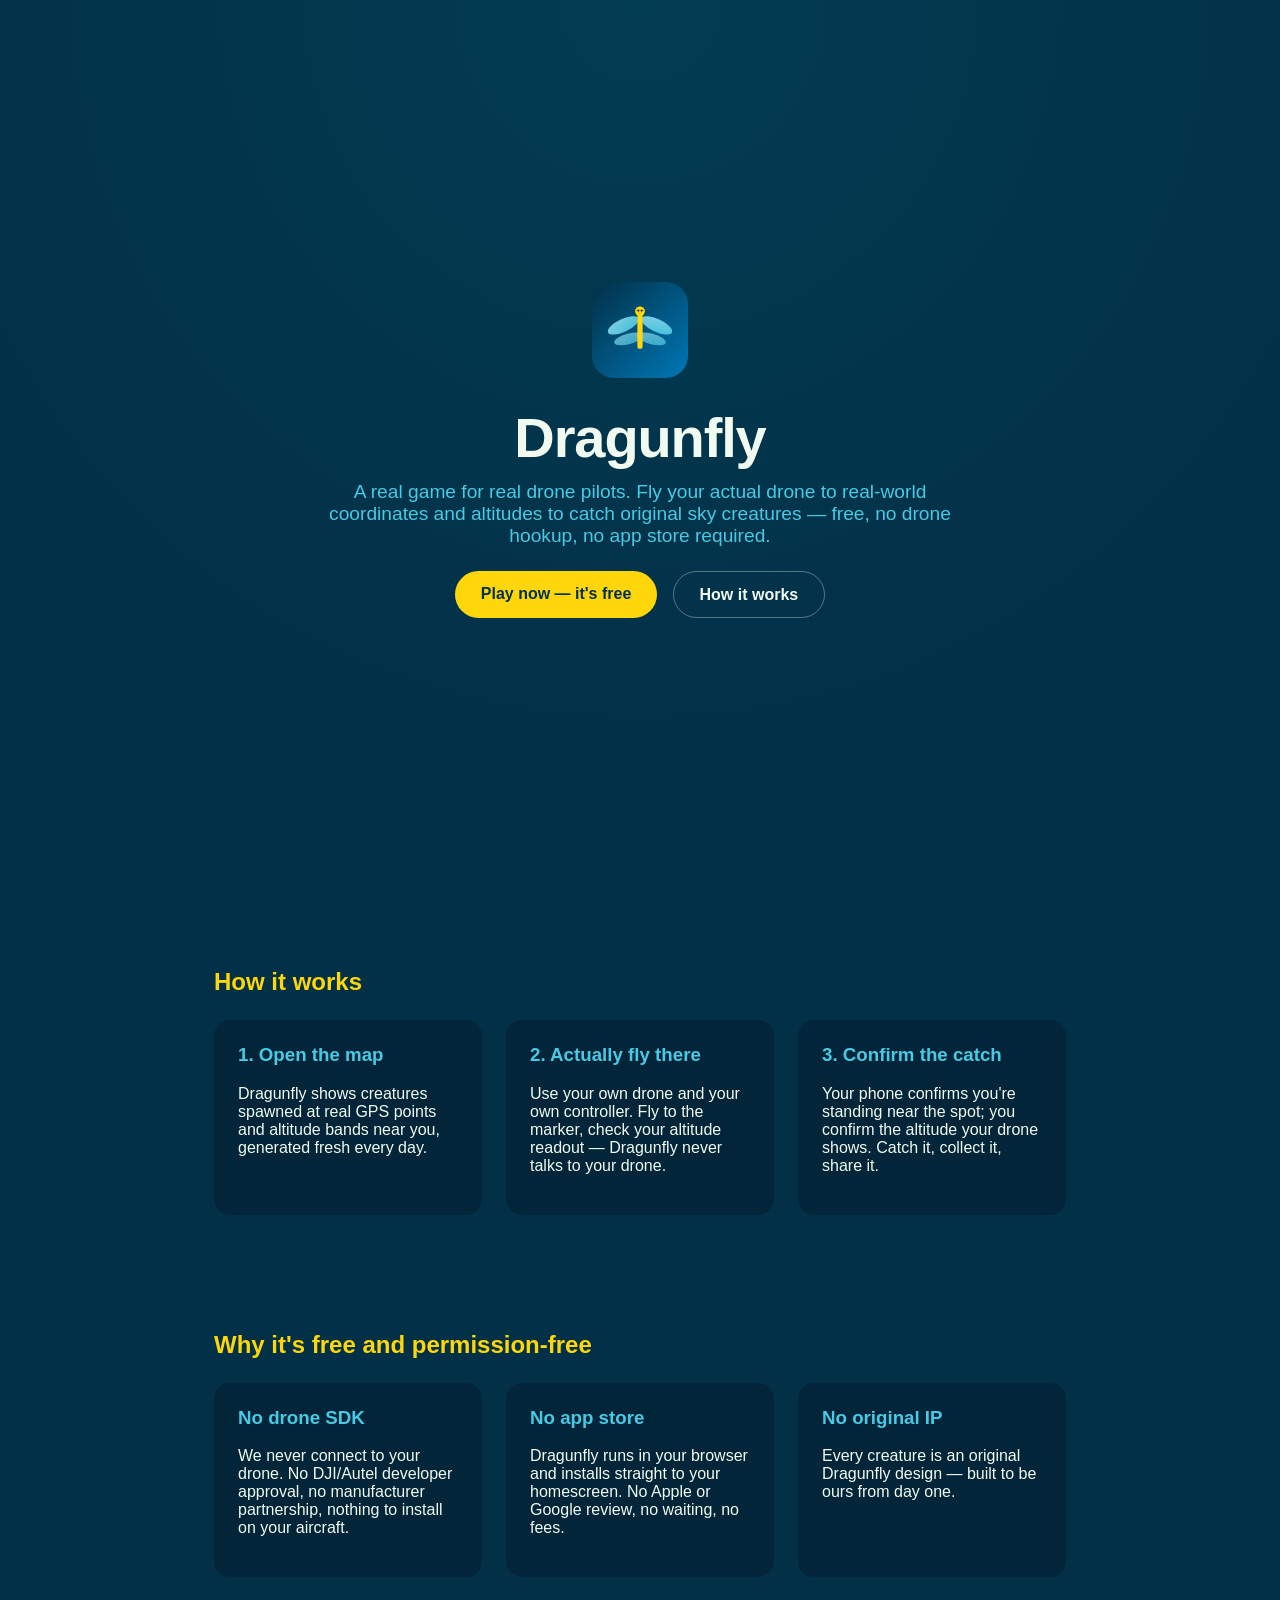
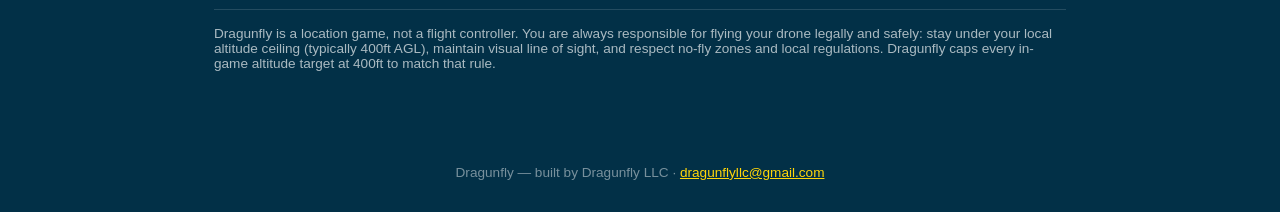
==== index.html @ 76da07ac "Add Dragunfly: real-world drone scavenger hunt PWA MVP Free-to-play web app for real drone pilots: o" ====
<!doctype html>
<html lang="en">
<head>
  <meta charset="utf-8">
  <meta name="viewport" content="width=device-width, initial-scale=1">
  <title>Dragunfly — Fly it. Find it. Catch it.</title>
  <meta name="description" content="Dragunfly is a free real-world game for drone pilots. Fly your real drone to real GPS coordinates and altitudes to catch original sky creatures. No drone integration, no app store, no permission required.">
  <link rel="icon" href="/icons/icon.svg" type="image/svg+xml">
  <link rel="apple-touch-icon" href="/icons/icon.svg">
  <link rel="stylesheet" href="/css/style.css">
</head>
<body>
  <section class="hero">
    <img class="logo" src="/icons/icon.svg" alt="Dragunfly logo">
    <h1>Dragunfly</h1>
    <p class="tagline">A real game for real drone pilots. Fly your actual drone to real-world coordinates and altitudes to catch original sky creatures &mdash; free, no drone hookup, no app store required.</p>
    <div class="cta-row">
      <a class="btn btn-primary" href="/play.html">Play now — it's free</a>
      <a class="btn btn-secondary" href="#how">How it works</a>
    </div>
  </section>

  <section class="info" id="how">
    <h2>How it works</h2>
    <div class="grid3">
      <div class="card">
        <h3>1. Open the map</h3>
        <p>Dragunfly shows creatures spawned at real GPS points and altitude bands near you, generated fresh every day.</p>
      </div>
      <div class="card">
        <h3>2. Actually fly there</h3>
        <p>Use your own drone and your own controller. Fly to the marker, check your altitude readout — Dragunfly never talks to your drone.</p>
      </div>
      <div class="card">
        <h3>3. Confirm the catch</h3>
        <p>Your phone confirms you're standing near the spot; you confirm the altitude your drone shows. Catch it, collect it, share it.</p>
      </div>
    </div>
  </section>

  <section class="info">
    <h2>Why it's free and permission-free</h2>
    <div class="grid3">
      <div class="card">
        <h3>No drone SDK</h3>
        <p>We never connect to your drone. No DJI/Autel developer approval, no manufacturer partnership, nothing to install on your aircraft.</p>
      </div>
      <div class="card">
        <h3>No app store</h3>
        <p>Dragunfly runs in your browser and installs straight to your homescreen. No Apple or Google review, no waiting, no fees.</p>
      </div>
      <div class="card">
        <h3>No original IP</h3>
        <p>Every creature is an original Dragunfly design &mdash; built to be ours from day one.</p>
      </div>
    </div>
    <p class="disclaimer">Dragunfly is a location game, not a flight controller. You are always responsible for flying your drone legally and safely: stay under your local altitude ceiling (typically 400ft AGL), maintain visual line of sight, and respect no-fly zones and local regulations. Dragunfly caps every in-game altitude target at 400ft to match that rule.</p>
  </section>

  <footer>
    Dragunfly — built by Dragunfly LLC · <a href="mailto:dragunflyllc@gmail.com" style="color:#ffd60a">dragunflyllc@gmail.com</a>
  </footer>
</body>
</html>
---- css/style.css ----
:root {
  --navy: #023047;
  --blue: #0077b6;
  --sky: #48cae4;
  --gold: #ffd60a;
  --ink: #f1faee;
  --card: #03253a;
  color-scheme: dark;
}

* { box-sizing: border-box; }

body {
  margin: 0;
  font-family: -apple-system, BlinkMacSystemFont, "Segoe UI", Roboto, sans-serif;
  background: var(--navy);
  color: var(--ink);
}

/* ---------- Landing page ---------- */
.hero {
  min-height: 100vh;
  display: flex;
  flex-direction: column;
  align-items: center;
  justify-content: center;
  text-align: center;
  padding: 2rem 1.5rem;
  background: radial-gradient(circle at 50% 0%, #0353695a, var(--navy) 70%);
}
.hero img.logo { width: 96px; height: 96px; margin-bottom: 1rem; border-radius: 22px; }
.hero h1 { font-size: clamp(2rem, 6vw, 3.5rem); margin: 0.2em 0; letter-spacing: -0.02em; }
.hero .tagline { color: var(--sky); font-size: 1.2rem; max-width: 34em; margin: 0 auto 1.5rem; }
.cta-row { display: flex; gap: 1rem; flex-wrap: wrap; justify-content: center; }
.btn {
  display: inline-block;
  padding: 0.85rem 1.6rem;
  border-radius: 999px;
  font-weight: 600;
  text-decoration: none;
  border: none;
  cursor: pointer;
  font-size: 1rem;
}
.btn-primary { background: var(--gold); color: var(--navy); }
.btn-secondary { background: transparent; color: var(--ink); border: 1px solid #ffffff55; }

section.info {
  max-width: 900px;
  margin: 0 auto;
  padding: 3rem 1.5rem;
}
section.info h2 { color: var(--gold); }
.grid3 { display: grid; grid-template-columns: repeat(auto-fit, minmax(220px, 1fr)); gap: 1.5rem; margin-top: 1.5rem; }
.grid3 .card { background: var(--card); border-radius: 16px; padding: 1.5rem; }
.grid3 .card h3 { margin-top: 0; color: var(--sky); }
.disclaimer { font-size: 0.85rem; color: #ffffffaa; border-top: 1px solid #ffffff22; margin-top: 2rem; padding-top: 1rem; }
footer { text-align: center; padding: 2rem; color: #ffffff77; font-size: 0.85rem; }

/* ---------- Game app ---------- */
.app { display: flex; flex-direction: column; height: 100vh; }
.app-header {
  display: flex; align-items: center; justify-content: space-between;
  padding: 0.75rem 1rem; background: var(--card);
}
.app-header .brand { display: flex; align-items: center; gap: 0.5rem; font-weight: 700; }
.app-header .brand img { width: 28px; height: 28px; border-radius: 8px; }
.app-header .count { color: var(--gold); font-size: 0.9rem; }

.view { flex: 1; display: none; overflow: hidden; }
.view.active { display: block; }
#map { width: 100%; height: 100%; }

#loading {
  position: absolute; inset: 0; display: flex; align-items: center; justify-content: center;
  flex-direction: column; gap: 0.5rem; text-align: center; padding: 1rem;
  background: var(--navy); z-index: 500;
}

#view-collection { overflow-y: auto; padding: 1rem; }
.catch-card { display: flex; align-items: center; gap: 0.75rem; background: var(--card); padding: 0.75rem 1rem; border-radius: 12px; margin-bottom: 0.6rem; }
.catch-card .dot { width: 14px; height: 14px; border-radius: 50%; flex-shrink: 0; }
.catch-card .meta { font-size: 0.8rem; color: #ffffffaa; }
.empty { color: #ffffff88; text-align: center; margin-top: 2rem; }

.tabbar { display: flex; background: var(--card); border-top: 1px solid #ffffff11; }
.tabbar button {
  flex: 1; background: none; border: none; color: #ffffff88; padding: 0.9rem 0; font-size: 0.85rem; cursor: pointer;
}
.tabbar button.active { color: var(--gold); font-weight: 700; }

.spawn-pin {
  width: 24px; height: 24px; border-radius: 50%;
  background: var(--c, var(--sky));
  border: 2px solid white;
  box-shadow: 0 0 0 3px #00000033;
}
.spawn-pin.captured { opacity: 0.4; }
.rarity-legendary { box-shadow: 0 0 10px 3px var(--gold); }

.modal { position: fixed; inset: 0; background: #000000aa; display: none; align-items: flex-end; z-index: 1000; }
.modal.open { display: flex; }
.modal .sheet { background: var(--card); width: 100%; border-radius: 20px 20px 0 0; padding: 1.5rem; max-height: 80vh; overflow-y: auto; }
.modal .sheet-header { display: flex; justify-content: space-between; align-items: center; }
.modal .sheet-header button { background: none; border: none; color: white; font-size: 1.5rem; cursor: pointer; }
.rarity-badge { display: inline-block; padding: 0.2rem 0.7rem; border-radius: 999px; font-size: 0.75rem; font-weight: 700; margin: 0.4rem 0; }
.rarity-badge.rarity-common { background: #8ecae644; color: #8ecae6; }
.rarity-badge.rarity-uncommon { background: #5390d944; color: #5390d9; }
.rarity-badge.rarity-rare { background: #7209b744; color: #c77dff; }
.rarity-badge.rarity-legendary { background: #ffd60a44; color: #ffd60a; }
#capture-distance { font-weight: 700; }
#capture-distance.in-range { color: #52b788; }
#capture-alt-input { width: 100%; padding: 0.6rem; border-radius: 8px; border: 1px solid #ffffff33; background: var(--navy); color: white; font-size: 1rem; margin: 0.5rem 0; }
#capture-status { font-size: 0.9rem; color: #ffffffbb; min-height: 2.4em; }
#capture-btn { width: 100%; margin-top: 0.5rem; }
#share-btn { display: none; width: 100%; margin-top: 0.5rem; }
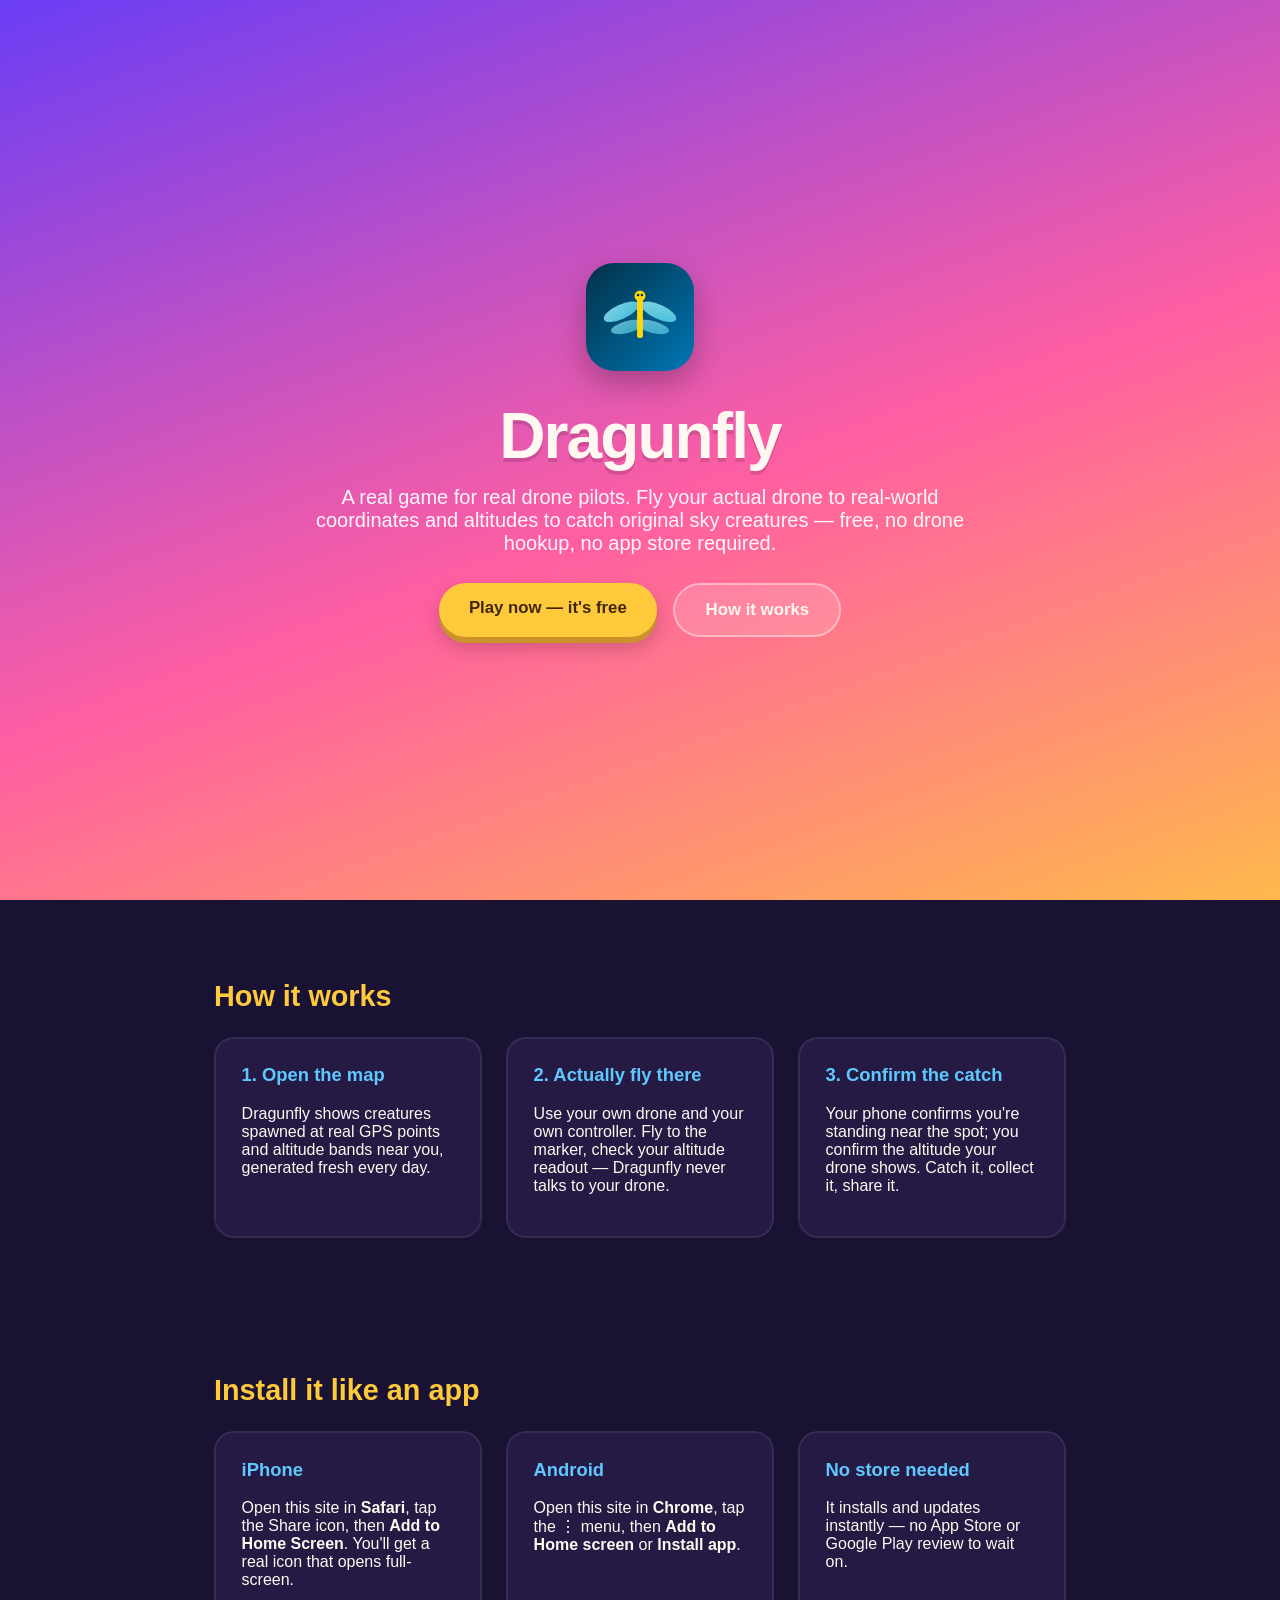
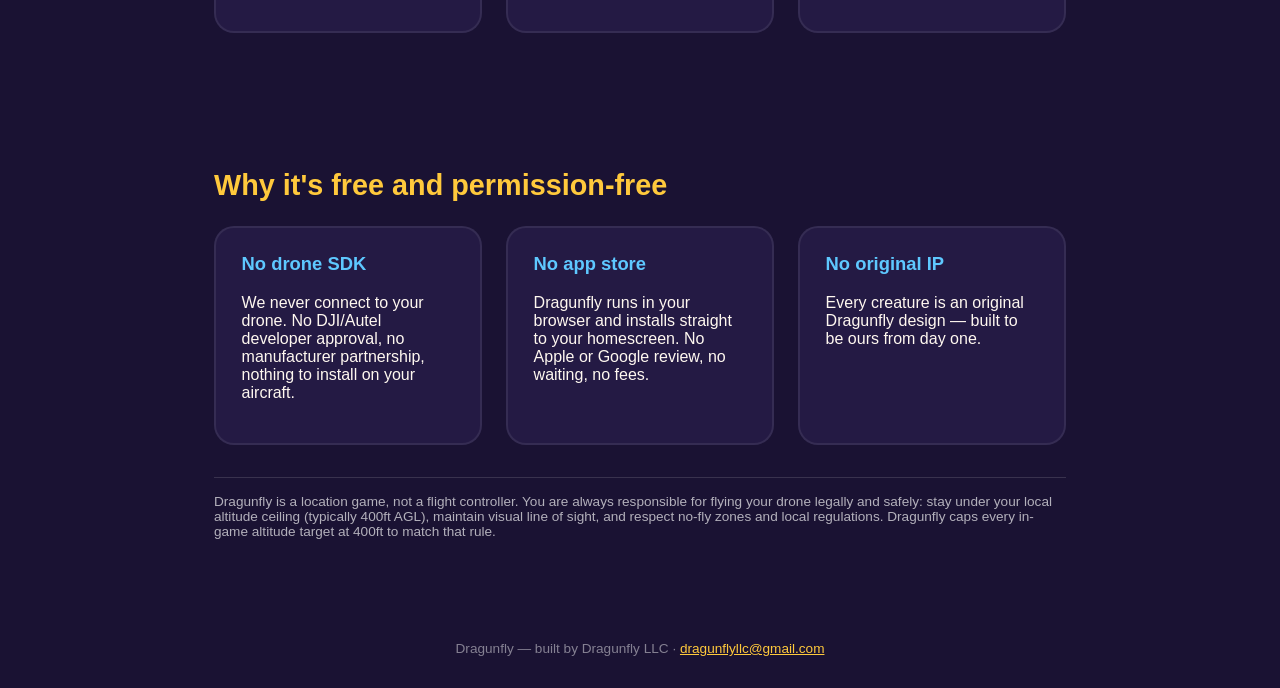
==== commit 6015df03: "Redesign with playful/vibrant theme, add opt-in Data Contributor mode Visual: sunset gradient palett" ====
--- a/index.html
+++ b/index.html
@@ -39,6 +39,24 @@
   </section>
 
   <section class="info">
+    <h2>Install it like an app</h2>
+    <div class="grid3">
+      <div class="card">
+        <h3>iPhone</h3>
+        <p>Open this site in <strong>Safari</strong>, tap the Share icon, then <strong>Add to Home Screen</strong>. You'll get a real icon that opens full-screen.</p>
+      </div>
+      <div class="card">
+        <h3>Android</h3>
+        <p>Open this site in <strong>Chrome</strong>, tap the ⋮ menu, then <strong>Add to Home screen</strong> or <strong>Install app</strong>.</p>
+      </div>
+      <div class="card">
+        <h3>No store needed</h3>
+        <p>It installs and updates instantly — no App Store or Google Play review to wait on.</p>
+      </div>
+    </div>
+  </section>
+
+  <section class="info">
     <h2>Why it's free and permission-free</h2>
     <div class="grid3">
       <div class="card">
@@ -58,7 +76,7 @@
   </section>
 
   <footer>
-    Dragunfly — built by Dragunfly LLC · <a href="mailto:dragunflyllc@gmail.com" style="color:#ffd60a">dragunflyllc@gmail.com</a>
+    Dragunfly — built by Dragunfly LLC · <a href="mailto:dragunflyllc@gmail.com" style="color:#ffc93c">dragunflyllc@gmail.com</a>
   </footer>
 </body>
 </html>
--- a/css/style.css
+++ b/css/style.css
@@ -1,10 +1,16 @@
 :root {
-  --navy: #023047;
-  --blue: #0077b6;
-  --sky: #48cae4;
-  --gold: #ffd60a;
-  --ink: #f1faee;
-  --card: #03253a;
+  --sky-top: #6a3df5;
+  --sky-mid: #ff5fa2;
+  --sky-bottom: #ffb84d;
+  --navy: #1a1233;
+  --card: #241a44;
+  --card-2: #2e2159;
+  --coral: #ff5f6d;
+  --sun: #ffc93c;
+  --grass: #35d0a1;
+  --sky: #5ec8ff;
+  --gold: #ffc93c;
+  --ink: #fff8f0;
   color-scheme: dark;
 }
 
@@ -15,6 +21,24 @@
   font-family: -apple-system, BlinkMacSystemFont, "Segoe UI", Roboto, sans-serif;
   background: var(--navy);
   color: var(--ink);
+}
+
+@keyframes float {
+  0%, 100% { transform: translateY(0) rotate(-4deg); }
+  50% { transform: translateY(-14px) rotate(4deg); }
+}
+@keyframes pop-in {
+  0% { transform: scale(0.6); opacity: 0; }
+  70% { transform: scale(1.08); opacity: 1; }
+  100% { transform: scale(1); }
+}
+@keyframes pulse-glow {
+  0%, 100% { box-shadow: 0 0 0 0 #ffc93c66; }
+  50% { box-shadow: 0 0 0 10px #ffc93c00; }
+}
+@keyframes confetti-fall {
+  0% { transform: translateY(-20px) rotate(0deg); opacity: 1; }
+  100% { transform: translateY(140px) rotate(540deg); opacity: 0; }
 }
 
 /* ---------- Landing page ---------- */
@@ -26,46 +50,81 @@
   justify-content: center;
   text-align: center;
   padding: 2rem 1.5rem;
-  background: radial-gradient(circle at 50% 0%, #0353695a, var(--navy) 70%);
-}
-.hero img.logo { width: 96px; height: 96px; margin-bottom: 1rem; border-radius: 22px; }
-.hero h1 { font-size: clamp(2rem, 6vw, 3.5rem); margin: 0.2em 0; letter-spacing: -0.02em; }
-.hero .tagline { color: var(--sky); font-size: 1.2rem; max-width: 34em; margin: 0 auto 1.5rem; }
+  background: linear-gradient(160deg, var(--sky-top) 0%, var(--sky-mid) 55%, var(--sky-bottom) 100%);
+  position: relative;
+  overflow: hidden;
+}
+.hero img.logo {
+  width: 108px; height: 108px; margin-bottom: 1rem; border-radius: 28px;
+  box-shadow: 0 12px 30px #00000044;
+  animation: float 4s ease-in-out infinite;
+}
+.hero h1 {
+  font-size: clamp(2.4rem, 7vw, 4rem);
+  margin: 0.2em 0;
+  letter-spacing: -0.03em;
+  text-shadow: 0 4px 0 #00000022;
+}
+.hero .tagline { color: #fff; opacity: 0.95; font-size: 1.25rem; max-width: 34em; margin: 0 auto 1.75rem; font-weight: 500; }
 .cta-row { display: flex; gap: 1rem; flex-wrap: wrap; justify-content: center; }
 .btn {
   display: inline-block;
-  padding: 0.85rem 1.6rem;
+  padding: 0.95rem 1.9rem;
   border-radius: 999px;
-  font-weight: 600;
+  font-weight: 800;
   text-decoration: none;
   border: none;
   cursor: pointer;
-  font-size: 1rem;
-}
-.btn-primary { background: var(--gold); color: var(--navy); }
-.btn-secondary { background: transparent; color: var(--ink); border: 1px solid #ffffff55; }
+  font-size: 1.05rem;
+  transition: transform 0.15s ease, box-shadow 0.15s ease;
+}
+.btn:active { transform: scale(0.96); }
+.btn-primary {
+  background: var(--sun);
+  color: #40260a;
+  box-shadow: 0 6px 0 #c9922a, 0 10px 20px #00000033;
+}
+.btn-primary:hover { transform: translateY(-2px); box-shadow: 0 8px 0 #c9922a, 0 14px 24px #00000033; }
+.btn-secondary {
+  background: #ffffff26;
+  color: var(--ink);
+  border: 2px solid #ffffff66;
+  backdrop-filter: blur(4px);
+}
+.btn-secondary:hover { background: #ffffff3a; }
 
 section.info {
   max-width: 900px;
   margin: 0 auto;
-  padding: 3rem 1.5rem;
-}
-section.info h2 { color: var(--gold); }
+  padding: 3.5rem 1.5rem;
+}
+section.info h2 { color: var(--sun); font-size: 1.8rem; }
 .grid3 { display: grid; grid-template-columns: repeat(auto-fit, minmax(220px, 1fr)); gap: 1.5rem; margin-top: 1.5rem; }
-.grid3 .card { background: var(--card); border-radius: 16px; padding: 1.5rem; }
-.grid3 .card h3 { margin-top: 0; color: var(--sky); }
+.grid3 .card {
+  background: var(--card);
+  border-radius: 20px;
+  padding: 1.6rem;
+  border: 2px solid #ffffff14;
+  transition: transform 0.15s ease, border-color 0.15s ease;
+}
+.grid3 .card:hover { transform: translateY(-4px); border-color: #ffc93c55; }
+.grid3 .card h3 { margin-top: 0; color: var(--sky); font-size: 1.15rem; }
 .disclaimer { font-size: 0.85rem; color: #ffffffaa; border-top: 1px solid #ffffff22; margin-top: 2rem; padding-top: 1rem; }
 footer { text-align: center; padding: 2rem; color: #ffffff77; font-size: 0.85rem; }
 
 /* ---------- Game app ---------- */
-.app { display: flex; flex-direction: column; height: 100vh; }
+.app { display: flex; flex-direction: column; height: 100vh; background: var(--navy); }
 .app-header {
   display: flex; align-items: center; justify-content: space-between;
-  padding: 0.75rem 1rem; background: var(--card);
-}
-.app-header .brand { display: flex; align-items: center; gap: 0.5rem; font-weight: 700; }
-.app-header .brand img { width: 28px; height: 28px; border-radius: 8px; }
-.app-header .count { color: var(--gold); font-size: 0.9rem; }
+  padding: 0.85rem 1.1rem;
+  background: linear-gradient(120deg, var(--sky-top), var(--sky-mid));
+}
+.app-header .brand { display: flex; align-items: center; gap: 0.5rem; font-weight: 800; font-size: 1.1rem; }
+.app-header .brand img { width: 30px; height: 30px; border-radius: 9px; }
+.app-header .count {
+  color: #40260a; font-size: 0.85rem; font-weight: 800;
+  background: var(--sun); padding: 0.3rem 0.8rem; border-radius: 999px;
+}
 
 .view { flex: 1; display: none; overflow: hidden; }
 .view.active { display: block; }
@@ -74,43 +133,94 @@
 #loading {
   position: absolute; inset: 0; display: flex; align-items: center; justify-content: center;
   flex-direction: column; gap: 0.5rem; text-align: center; padding: 1rem;
-  background: var(--navy); z-index: 500;
+  background: linear-gradient(160deg, var(--sky-top), var(--sky-mid)); z-index: 500;
 }
 
 #view-collection { overflow-y: auto; padding: 1rem; }
-.catch-card { display: flex; align-items: center; gap: 0.75rem; background: var(--card); padding: 0.75rem 1rem; border-radius: 12px; margin-bottom: 0.6rem; }
-.catch-card .dot { width: 14px; height: 14px; border-radius: 50%; flex-shrink: 0; }
+.catch-card {
+  display: flex; align-items: center; gap: 0.75rem;
+  background: var(--card); padding: 0.85rem 1.1rem; border-radius: 16px; margin-bottom: 0.6rem;
+  border: 2px solid #ffffff10;
+  animation: pop-in 0.3s ease;
+}
+.catch-card .dot { width: 16px; height: 16px; border-radius: 50%; flex-shrink: 0; box-shadow: 0 0 0 3px #ffffff22; }
 .catch-card .meta { font-size: 0.8rem; color: #ffffffaa; }
 .empty { color: #ffffff88; text-align: center; margin-top: 2rem; }
 
-.tabbar { display: flex; background: var(--card); border-top: 1px solid #ffffff11; }
+.radar-wrap { height: 100%; display: flex; flex-direction: column; align-items: center; justify-content: center; gap: 1.2rem; padding: 1.5rem; text-align: center; }
+.radar-circle {
+  width: 230px; height: 230px; border-radius: 50%;
+  border: 3px solid var(--sun);
+  background: radial-gradient(circle, var(--card-2) 0%, var(--navy) 80%);
+  display: flex; align-items: center; justify-content: center; position: relative;
+  animation: pulse-glow 2.2s ease-in-out infinite;
+}
+.radar-arrow { font-size: 3.2rem; color: var(--sun); transition: transform 0.15s ease-out; filter: drop-shadow(0 2px 4px #00000055); }
+#radar-info { color: #ffffffcc; max-width: 22em; font-weight: 600; }
+
+.tabbar { display: flex; background: var(--card); border-top: 2px solid #ffffff14; }
 .tabbar button {
-  flex: 1; background: none; border: none; color: #ffffff88; padding: 0.9rem 0; font-size: 0.85rem; cursor: pointer;
-}
-.tabbar button.active { color: var(--gold); font-weight: 700; }
+  flex: 1; background: none; border: none; color: #ffffff77; padding: 0.9rem 0; font-size: 0.82rem;
+  font-weight: 700; cursor: pointer; transition: color 0.15s ease;
+}
+.tabbar button.active { color: var(--sun); }
 
 .spawn-pin {
-  width: 24px; height: 24px; border-radius: 50%;
+  width: 26px; height: 26px; border-radius: 50%;
   background: var(--c, var(--sky));
-  border: 2px solid white;
-  box-shadow: 0 0 0 3px #00000033;
-}
-.spawn-pin.captured { opacity: 0.4; }
-.rarity-legendary { box-shadow: 0 0 10px 3px var(--gold); }
-
-.modal { position: fixed; inset: 0; background: #000000aa; display: none; align-items: flex-end; z-index: 1000; }
+  border: 3px solid white;
+  box-shadow: 0 3px 8px #00000044;
+  animation: pop-in 0.35s ease;
+}
+.spawn-pin.captured { opacity: 0.35; }
+.rarity-legendary { box-shadow: 0 0 14px 4px var(--sun); }
+
+.modal { position: fixed; inset: 0; background: #1a1233cc; display: none; align-items: flex-end; z-index: 1000; }
 .modal.open { display: flex; }
-.modal .sheet { background: var(--card); width: 100%; border-radius: 20px 20px 0 0; padding: 1.5rem; max-height: 80vh; overflow-y: auto; }
+.modal .sheet {
+  background: var(--card); width: 100%; border-radius: 28px 28px 0 0; padding: 1.75rem;
+  max-height: 85vh; overflow-y: auto; position: relative;
+  animation: pop-in 0.25s ease;
+  border-top: 4px solid var(--sun);
+}
 .modal .sheet-header { display: flex; justify-content: space-between; align-items: center; }
-.modal .sheet-header button { background: none; border: none; color: white; font-size: 1.5rem; cursor: pointer; }
-.rarity-badge { display: inline-block; padding: 0.2rem 0.7rem; border-radius: 999px; font-size: 0.75rem; font-weight: 700; margin: 0.4rem 0; }
-.rarity-badge.rarity-common { background: #8ecae644; color: #8ecae6; }
-.rarity-badge.rarity-uncommon { background: #5390d944; color: #5390d9; }
-.rarity-badge.rarity-rare { background: #7209b744; color: #c77dff; }
-.rarity-badge.rarity-legendary { background: #ffd60a44; color: #ffd60a; }
-#capture-distance { font-weight: 700; }
-#capture-distance.in-range { color: #52b788; }
-#capture-alt-input { width: 100%; padding: 0.6rem; border-radius: 8px; border: 1px solid #ffffff33; background: var(--navy); color: white; font-size: 1rem; margin: 0.5rem 0; }
-#capture-status { font-size: 0.9rem; color: #ffffffbb; min-height: 2.4em; }
+.modal .sheet-header h2 { font-size: 1.5rem; }
+.modal .sheet-header button { background: #ffffff1a; border: none; color: white; font-size: 1.3rem; width: 34px; height: 34px; border-radius: 50%; cursor: pointer; }
+.rarity-badge { display: inline-block; padding: 0.3rem 0.9rem; border-radius: 999px; font-size: 0.78rem; font-weight: 800; margin: 0.5rem 0; }
+.rarity-badge.rarity-common { background: #5ec8ff33; color: #5ec8ff; }
+.rarity-badge.rarity-uncommon { background: #35d0a133; color: #35d0a1; }
+.rarity-badge.rarity-rare { background: #b06bff33; color: #c896ff; }
+.rarity-badge.rarity-legendary { background: #ffc93c33; color: #ffc93c; }
+#capture-distance { font-weight: 800; color: #ffffffcc; }
+#capture-distance.in-range { color: var(--grass); }
+#capture-alt-input {
+  width: 100%; padding: 0.75rem; border-radius: 12px; border: 2px solid #ffffff22;
+  background: var(--navy); color: white; font-size: 1.1rem; font-weight: 700; margin: 0.6rem 0;
+}
+#capture-status { font-size: 0.92rem; color: #ffffffcc; min-height: 2.4em; font-weight: 600; }
 #capture-btn { width: 100%; margin-top: 0.5rem; }
 #share-btn { display: none; width: 100%; margin-top: 0.5rem; }
+
+.confetti-layer { position: absolute; inset: 0; pointer-events: none; overflow: hidden; border-radius: 28px 28px 0 0; }
+.confetti-piece {
+  position: absolute; top: 0; width: 8px; height: 8px; border-radius: 2px;
+  animation: confetti-fall 1.1s ease-in forwards;
+}
+
+/* ---------- Data Contributor ---------- */
+.data-wrap { padding: 1.25rem; overflow-y: auto; height: 100%; }
+.data-card { background: var(--card); border-radius: 18px; padding: 1.25rem; margin-bottom: 1rem; border: 2px solid #ffffff14; }
+.data-card h3 { margin-top: 0; color: var(--sun); }
+.toggle-row { display: flex; align-items: center; justify-content: space-between; gap: 1rem; }
+.switch { position: relative; width: 52px; height: 30px; flex-shrink: 0; }
+.switch input { opacity: 0; width: 0; height: 0; }
+.switch .slider {
+  position: absolute; inset: 0; background: #ffffff33; border-radius: 999px; cursor: pointer; transition: background 0.2s ease;
+}
+.switch .slider::before {
+  content: ""; position: absolute; width: 24px; height: 24px; left: 3px; top: 3px;
+  background: white; border-radius: 50%; transition: transform 0.2s ease;
+}
+.switch input:checked + .slider { background: var(--grass); }
+.switch input:checked + .slider::before { transform: translateX(22px); }
+.contrib-list .catch-card .meta { color: #ffffffaa; }
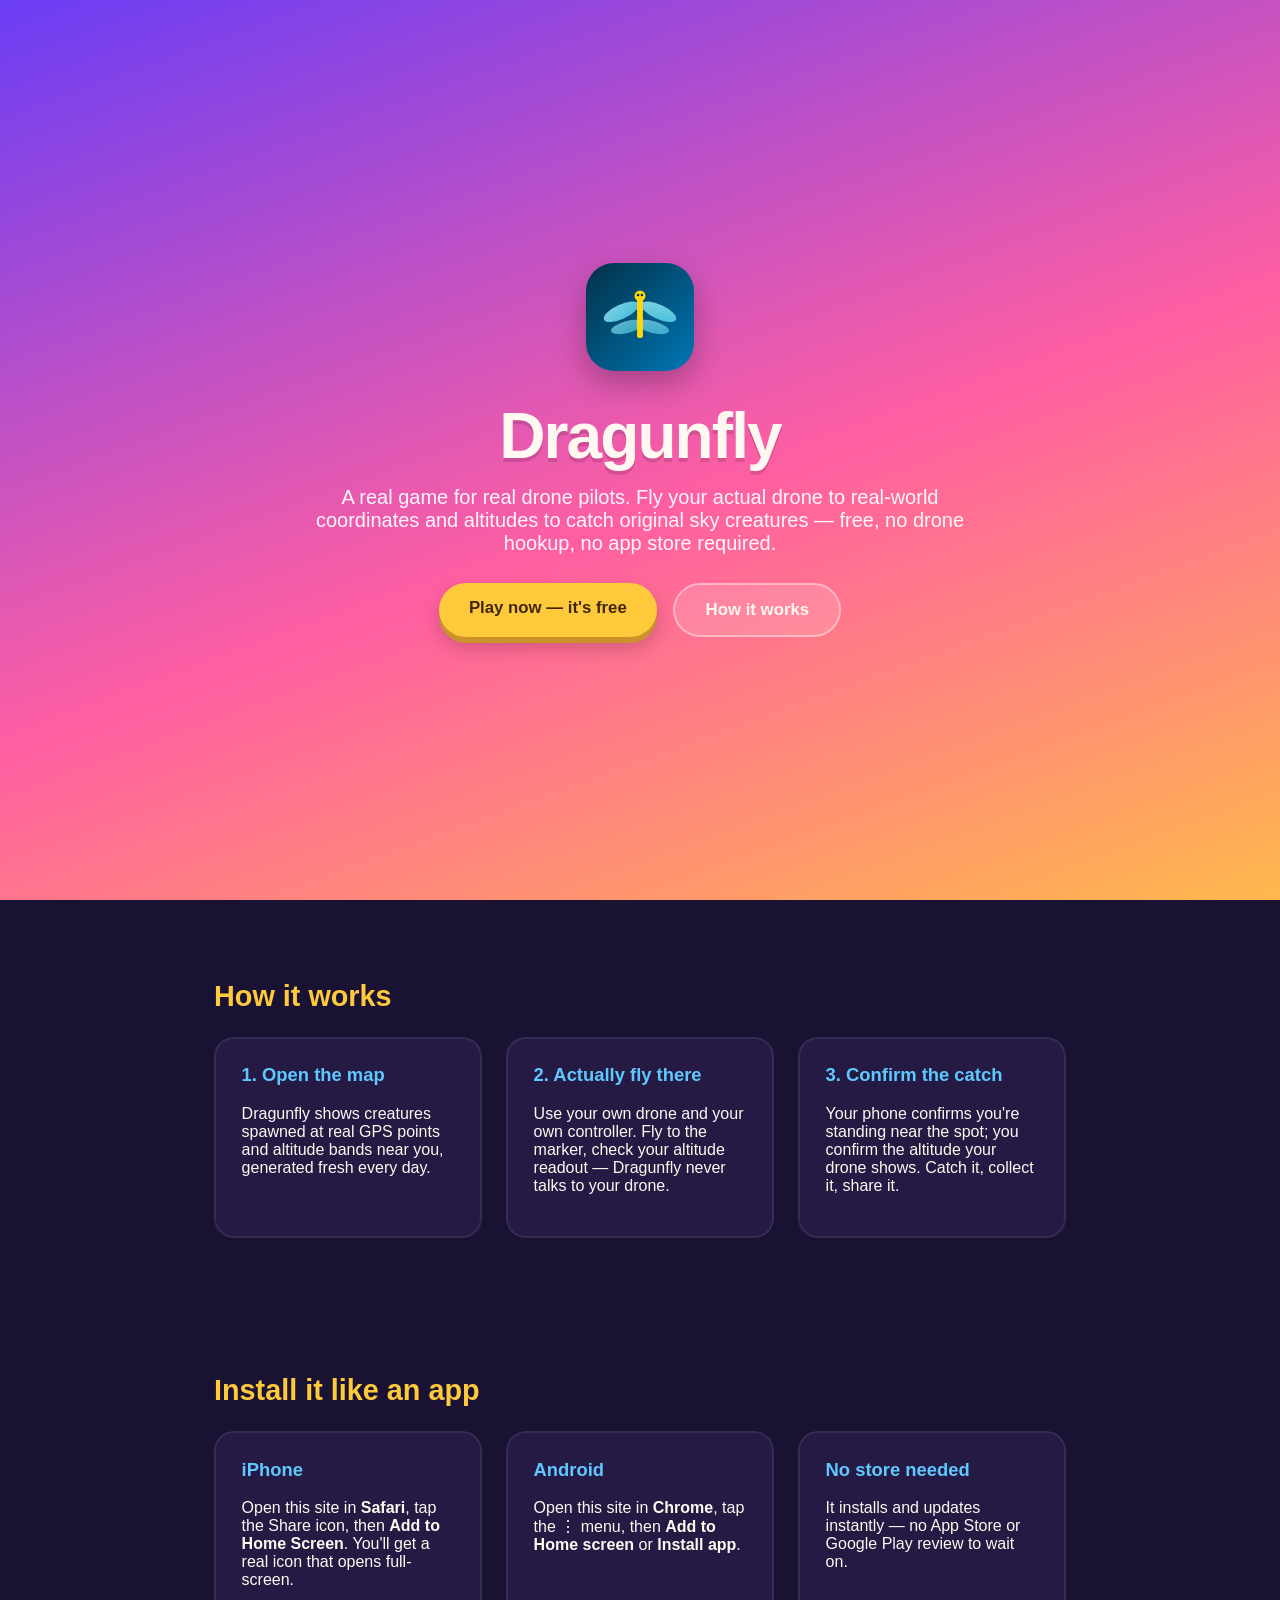
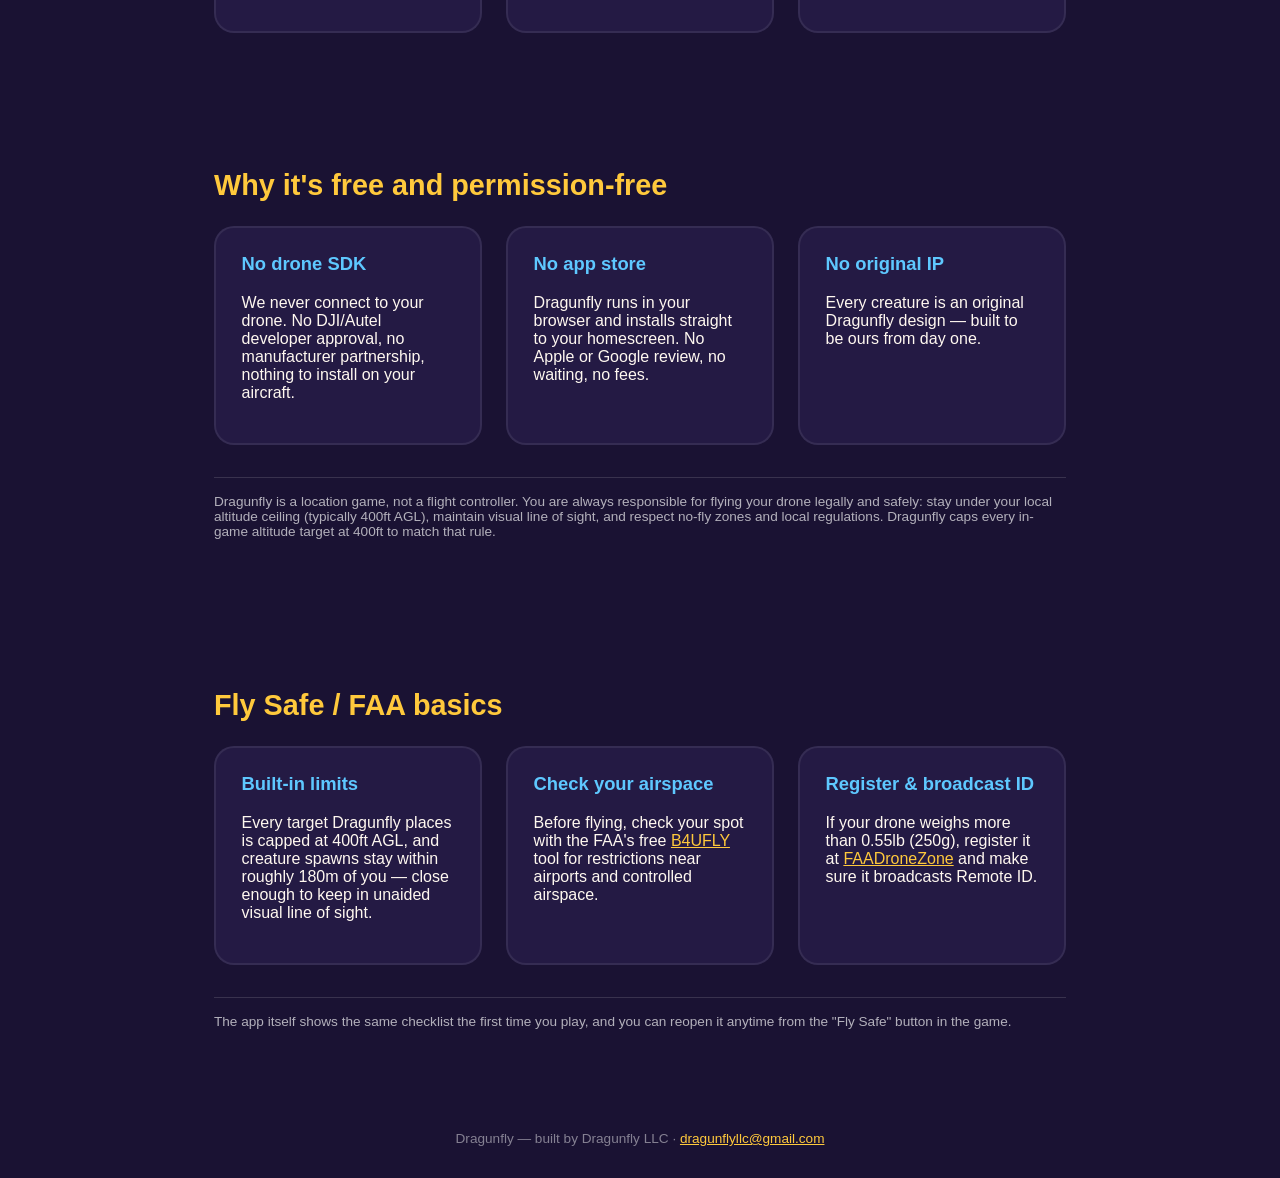
==== commit 26118a2c: "Build FAA safety guardrails into the game, not just the copy - Cap creature spawns to ~180m from the" ====
--- a/index.html
+++ b/index.html
@@ -5,17 +5,17 @@
   <meta name="viewport" content="width=device-width, initial-scale=1">
   <title>Dragunfly — Fly it. Find it. Catch it.</title>
   <meta name="description" content="Dragunfly is a free real-world game for drone pilots. Fly your real drone to real GPS coordinates and altitudes to catch original sky creatures. No drone integration, no app store, no permission required.">
-  <link rel="icon" href="/icons/icon.svg" type="image/svg+xml">
-  <link rel="apple-touch-icon" href="/icons/icon.svg">
-  <link rel="stylesheet" href="/css/style.css">
+  <link rel="icon" href="icons/icon.svg" type="image/svg+xml">
+  <link rel="apple-touch-icon" href="icons/icon.svg">
+  <link rel="stylesheet" href="css/style.css">
 </head>
 <body>
   <section class="hero">
-    <img class="logo" src="/icons/icon.svg" alt="Dragunfly logo">
+    <img class="logo" src="icons/icon.svg" alt="Dragunfly logo">
     <h1>Dragunfly</h1>
     <p class="tagline">A real game for real drone pilots. Fly your actual drone to real-world coordinates and altitudes to catch original sky creatures &mdash; free, no drone hookup, no app store required.</p>
     <div class="cta-row">
-      <a class="btn btn-primary" href="/play.html">Play now — it's free</a>
+      <a class="btn btn-primary" href="play.html">Play now — it's free</a>
       <a class="btn btn-secondary" href="#how">How it works</a>
     </div>
   </section>
@@ -75,6 +75,25 @@
     <p class="disclaimer">Dragunfly is a location game, not a flight controller. You are always responsible for flying your drone legally and safely: stay under your local altitude ceiling (typically 400ft AGL), maintain visual line of sight, and respect no-fly zones and local regulations. Dragunfly caps every in-game altitude target at 400ft to match that rule.</p>
   </section>
 
+  <section class="info">
+    <h2>Fly Safe / FAA basics</h2>
+    <div class="grid3">
+      <div class="card">
+        <h3>Built-in limits</h3>
+        <p>Every target Dragunfly places is capped at 400ft AGL, and creature spawns stay within roughly 180m of you — close enough to keep in unaided visual line of sight.</p>
+      </div>
+      <div class="card">
+        <h3>Check your airspace</h3>
+        <p>Before flying, check your spot with the FAA's free <a href="https://b4ufly.aloft.ai" target="_blank" rel="noopener" style="color:#ffc93c">B4UFLY</a> tool for restrictions near airports and controlled airspace.</p>
+      </div>
+      <div class="card">
+        <h3>Register &amp; broadcast ID</h3>
+        <p>If your drone weighs more than 0.55lb (250g), register it at <a href="https://faadronezone.faa.gov" target="_blank" rel="noopener" style="color:#ffc93c">FAADroneZone</a> and make sure it broadcasts Remote ID.</p>
+      </div>
+    </div>
+    <p class="disclaimer">The app itself shows the same checklist the first time you play, and you can reopen it anytime from the "Fly Safe" button in the game.</p>
+  </section>
+
   <footer>
     Dragunfly — built by Dragunfly LLC · <a href="mailto:dragunflyllc@gmail.com" style="color:#ffc93c">dragunflyllc@gmail.com</a>
   </footer>
--- a/css/style.css
+++ b/css/style.css
@@ -121,14 +121,31 @@
 }
 .app-header .brand { display: flex; align-items: center; gap: 0.5rem; font-weight: 800; font-size: 1.1rem; }
 .app-header .brand img { width: 30px; height: 30px; border-radius: 9px; }
+.header-actions { display: flex; align-items: center; gap: 0.6rem; }
+.safety-link {
+  background: #ffffff22; border: none; color: var(--ink); font-size: 0.8rem; font-weight: 700;
+  padding: 0.4rem 0.7rem; border-radius: 999px; cursor: pointer;
+}
+.safety-list { padding-left: 1.2rem; margin: 0.75rem 0 1.25rem; }
+.safety-list li { margin-bottom: 0.6rem; font-size: 0.92rem; line-height: 1.4; color: #ffffffdd; }
+.safety-list a { color: var(--sun); }
+
 .app-header .count {
   color: #40260a; font-size: 0.85rem; font-weight: 800;
   background: var(--sun); padding: 0.3rem 0.8rem; border-radius: 999px;
 }
 
-.view { flex: 1; display: none; overflow: hidden; }
+.view { flex: 1; display: none; overflow: hidden; position: relative; }
 .view.active { display: block; }
-#map { width: 100%; height: 100%; }
+#map, #territory-map { width: 100%; height: 100%; }
+
+.territory-panel {
+  position: absolute; left: 0.75rem; right: 0.75rem; bottom: 0.75rem;
+  background: var(--card); border: 2px solid #ffffff1a; border-radius: 18px;
+  padding: 1rem; z-index: 600; box-shadow: 0 8px 24px #00000055;
+}
+#territory-status { margin: 0 0 0.7rem; font-weight: 600; color: #ffffffdd; font-size: 0.9rem; }
+#territory-disabled { position: absolute; inset: 0; z-index: 700; display: flex; align-items: center; justify-content: center; background: var(--navy); }
 
 #loading {
   position: absolute; inset: 0; display: flex; align-items: center; justify-content: center;
